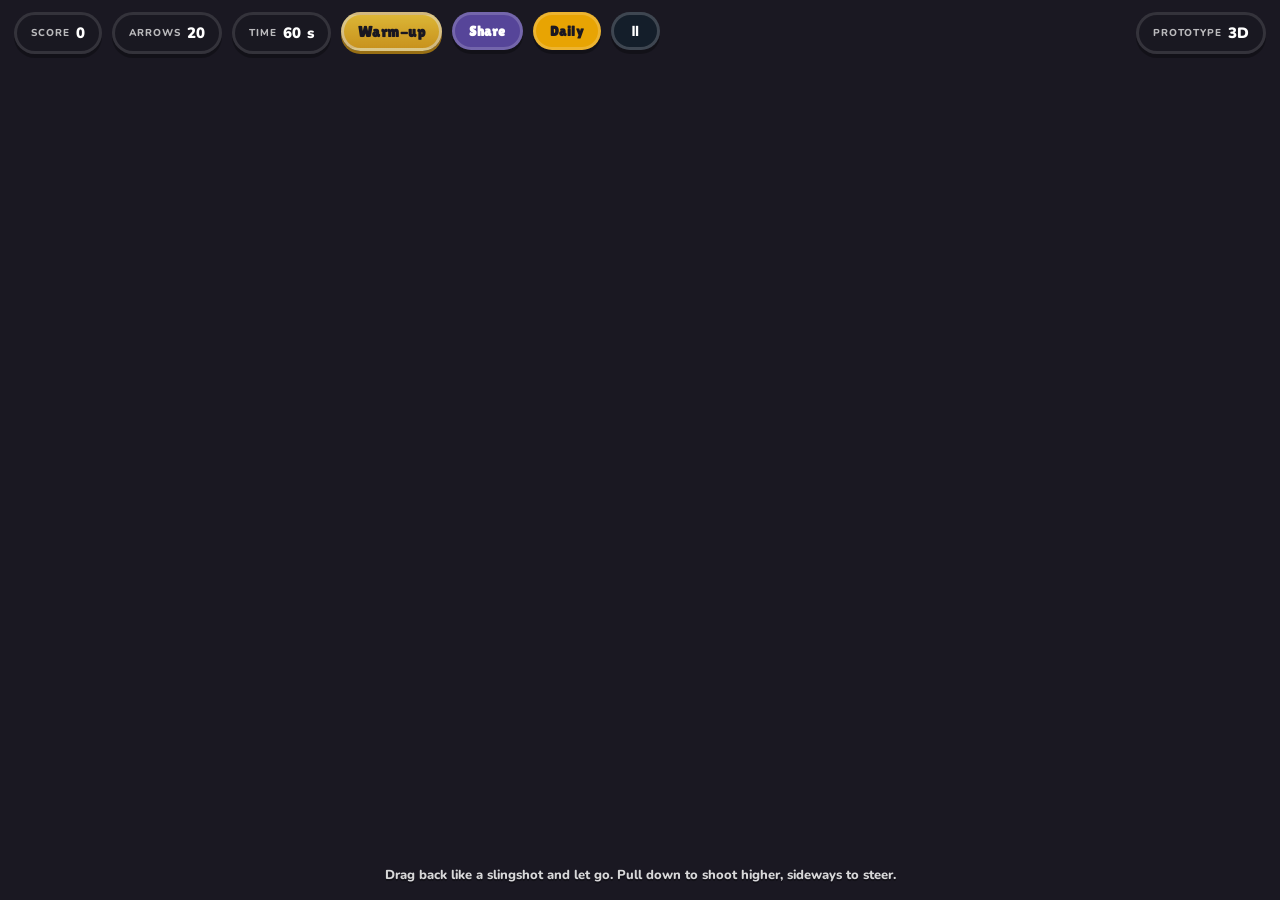
==== 3d.html @ 09af0fb3 "3D toy-box: HUD reskin + horizon haze + softer light (v76) Lilita/Nunito + extruded chips + gold pha" ====
<!DOCTYPE html>
<html lang="en">
<head>
<meta charset="utf-8">
<meta name="viewport" content="width=device-width, initial-scale=1, viewport-fit=cover, user-scalable=no">
<title>Dino Bob 3D — Prototype</title>
<style>
  @import url('https://fonts.googleapis.com/css2?family=Lilita+One&family=Nunito:wght@600;800;900&display=swap');
  :root { --ink:#1a1822; --yellow:#ffd23a; --gold:#e8a91d; --green:#6cc24a; --panel:#242031; }
  html, body { margin:0; height:100%; overflow:hidden; background:var(--ink); font-family:'Nunito',sans-serif; -webkit-user-select:none; user-select:none; }
  #c3d { display:block; width:100vw; height:100vh; touch-action:none; }
  .hud { position:fixed; top:0; left:0; right:0; display:flex; gap:10px; padding:12px 14px; pointer-events:none; align-items:flex-start; flex-wrap:wrap; }
  .chip { background:rgba(26,24,34,0.88); color:#fff; font-family:'Nunito',sans-serif; font-weight:900; font-size:15px; padding:8px 14px; border-radius:999px; display:inline-flex; align-items:center; gap:6px; border:3px solid rgba(255,255,255,0.12); box-shadow:0 4px 0 rgba(0,0,0,0.28); }
  .chip small { display:block; font-family:'Nunito',sans-serif; font-size:10px; font-weight:800; opacity:.7; letter-spacing:.09em; text-transform:uppercase; line-height:1; }
  .chip button, button.chip { pointer-events:auto; cursor:pointer; font-family:'Lilita One',sans-serif; font-size:14px; letter-spacing:0.5px; border:3px solid rgba(255,255,255,0.18); }
  #hudCombo { color:var(--yellow); min-width:0; font-family:'Lilita One',sans-serif; font-size:18px; }
  #hudCombo:empty{ display:none; }
  #hudPhase { background:linear-gradient(180deg, var(--yellow), var(--gold)); color:var(--ink); border-color:rgba(255,255,255,0.5); box-shadow:0 3px 0 #b07f12; font-family:'Lilita One',sans-serif; letter-spacing:0.5px; }
  #hudPhase:empty{ display:none; }
  .spacer{ flex:1; }
  #hudMsg { position:fixed; left:0; right:0; top:34%; text-align:center; font-family:'Lilita One',sans-serif; font-size:34px; font-weight:400; color:#fff; text-shadow:0 3px 0 rgba(0,0,0,0.35), 0 8px 24px rgba(0,0,0,0.35); opacity:0; transition:opacity .25s; pointer-events:none; }
  #hudMsg[style*="opacity: 1"]{ text-shadow:0 3px 0 rgba(0,0,0,0.35), 0 0 18px rgba(255,210,58,0.6); }
  #hint { position:fixed; left:0; right:0; bottom:16px; text-align:center; color:rgba(255,255,255,0.9); font-family:'Nunito',sans-serif; font-weight:800; font-size:13px; text-shadow:0 2px 0 rgba(0,0,0,0.35); pointer-events:none; opacity:.92; }
  #overPanel{ position:fixed; inset:0; display:none; align-items:center; justify-content:center; background:rgba(12,22,32,.66); backdrop-filter:blur(4px); }
  .card{ background:var(--panel); border:3px solid #2e2940; border-radius:26px; padding:26px 28px; text-align:center; box-shadow:0 14px 40px rgba(0,0,0,0.45), inset 0 0 0 2px rgba(255,255,255,0.06); }
  .card h2{ margin:0 0 6px; font-family:'Lilita One',sans-serif; font-size:26px; color:#fff; letter-spacing:0.5px; }
  .card .big{ font-family:'Lilita One',sans-serif; font-size:54px; color:var(--yellow); text-shadow:0 4px 0 #b07f12; line-height:1; margin:6px 0 14px; }
  .card button{ font-family:'Lilita One',sans-serif; font-size:18px; letter-spacing:0.5px; border:0; cursor:pointer; background:#e85f5f; color:#fff; border-radius:999px; padding:12px 28px; box-shadow:0 4px 0 #b54040; text-shadow:0 2px 0 rgba(0,0,0,0.25); }
  .card a{ display:block; margin-top:12px; font-size:13px; font-weight:800; color:rgba(255,255,255,0.6); text-decoration:none; }
  #pausePanel{ position:fixed; inset:0; display:none; align-items:center; justify-content:center; background:rgba(12,22,32,.62); backdrop-filter:blur(4px); z-index:20; }
  #pausePanel .card{ border-color:rgba(255,210,58,0.25); }
  .chip[style*="255,60,40"]{ background:linear-gradient(180deg,#ff8a3a,#e23b3b)!important; border-color:#ffe27a; box-shadow:0 3px 0 #9a2a1a; }
</style>
</head>
<body>
<canvas id="c3d"></canvas>

<div class="hud">
  <div class="chip"><small>Score</small><span id="hudScore">0</span></div>
  <div class="chip"><small>Arrows</small><span id="hudArrows">20</span></div>
  <div class="chip"><small>Time</small><span id="hudTime">60</span>s</div>
  <div class="chip" id="hudCombo"></div>
  <div class="chip" id="hudPhase" style="opacity:0.85">Warm-up</div>
<div class="spacer" style="display:none"></div>
<button id="share3dBtn" class="chip" style="pointer-events:auto; cursor:pointer; background:rgba(100,80,180,0.82)">Share</button>
<button id="daily3dBtn" class="chip" style="pointer-events:auto; cursor:pointer; background:rgba(255,180,0,0.9); color:#1a1822">Daily</button>
  <button id="pauseBtn" class="chip" style="pointer-events:auto; cursor:pointer; background:rgba(20,32,44,0.82)">⏸︎</button>
  <div class="spacer"></div>
  <div class="chip"><small>Prototype</small>3D</div>
</div>

<div id="hudMsg"></div>
<div id="hint">Drag back like a slingshot and let go. Pull down to shoot higher, sideways to steer.</div>

<div id="overPanel">
  <div class="card">
    <h2 id="overTitle">Out of arrows!</h2>
    <div class="big" id="finalScore">0</div>
    <div id="overStats" style="font-size:15px; color:#5a6a7a; margin:6px 0 12px; line-height:1.5">
      <div>Coins: <b id="overCoins">0</b> <span id="overHigh" style="display:none; color:#e8443a; font-weight:800">★ NEW BEST!</span></div>
      <div>Best: <b id="overBest">0</b> • <span id="overStreak"></span></div>
    </div>
    <div style="display:flex; gap:10px; justify-content:center; flex-wrap:wrap">
      <button id="againBtn">Shoot again</button>
      <a href="index.html" style="display:inline-flex; align-items:center; justify-content:center; font:inherit; font-weight:700; font-size:18px; border:0; cursor:pointer; background:#6a7783; color:#fff; border-radius:999px; padding:12px 24px; text-decoration:none">Arcade</a>
    </div>
    <a href="index.html">back to the 2D game</a>
  </div>
</div>
<div id="pausePanel" style="position:fixed; inset:0; display:none; align-items:center; justify-content:center; background:rgba(12,22,32,.55); z-index:20">
  <div class="card"><h2>PAUSED</h2><div style="display:flex; gap:10px; justify-content:center; margin-top:14px"><button id="resumeBtn">Resume</button><button id="quitBtn" style="background:#6a7783">Quit</button></div></div>
</div>

<!-- Double-clicking this file works, but Chrome will not read the .glb pet
     model off disk, so the pet falls back to a simple shape. To see the real
     3D model, run this from the repo root:   python3 -m http.server 8769
     then open  http://127.0.0.1:8769/3d.html -->
<script src="js/vendor/three.min.js"></script>
<script src="js/vendor/GLTFLoader.js"></script>
<script src="js/tuning.js"></script>
<script src="js/data.js"></script>
<script src="js/save.js"></script>
<script src="js/audio.js"></script>
<script src="js/game3d.js"></script>
<script>GAME3D.start();</script>
</body>
</html>
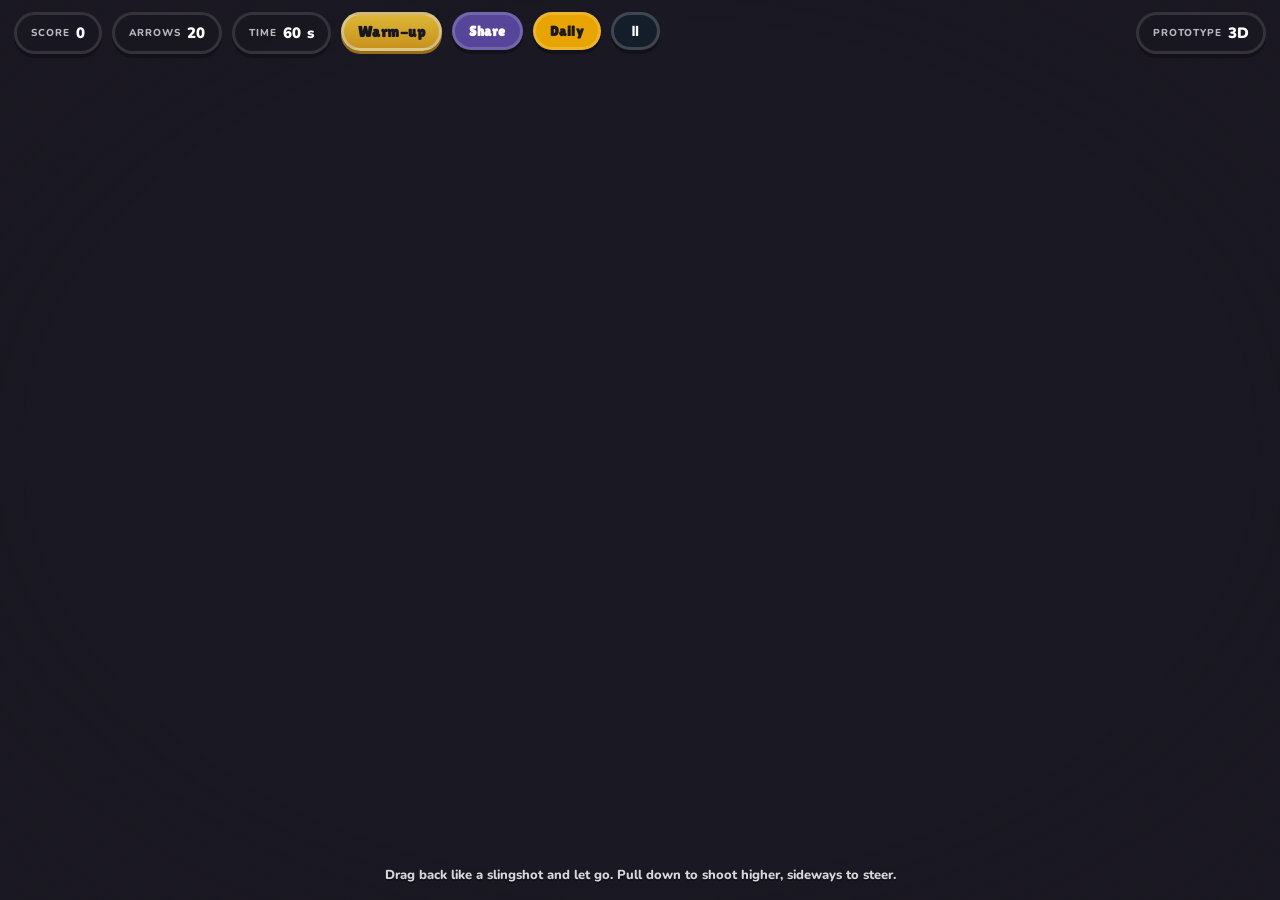
==== commit 33b7e77a: "3D trails + distance labels + vignette (v77) Arrow trail 12-point fade + 90ms muzzle flash, 10m post" ====
--- a/3d.html
+++ b/3d.html
@@ -30,10 +30,12 @@
   #pausePanel{ position:fixed; inset:0; display:none; align-items:center; justify-content:center; background:rgba(12,22,32,.62); backdrop-filter:blur(4px); z-index:20; }
   #pausePanel .card{ border-color:rgba(255,210,58,0.25); }
   .chip[style*="255,60,40"]{ background:linear-gradient(180deg,#ff8a3a,#e23b3b)!important; border-color:#ffe27a; box-shadow:0 3px 0 #9a2a1a; }
+#vignette{ position:fixed; inset:0; pointer-events:none; background:radial-gradient(ellipse at center, transparent 68%, rgba(26,24,34,0.38) 100%); }
 </style>
 </head>
 <body>
 <canvas id="c3d"></canvas>
+<div id="vignette"></div>
 
 <div class="hud">
   <div class="chip"><small>Score</small><span id="hudScore">0</span></div>
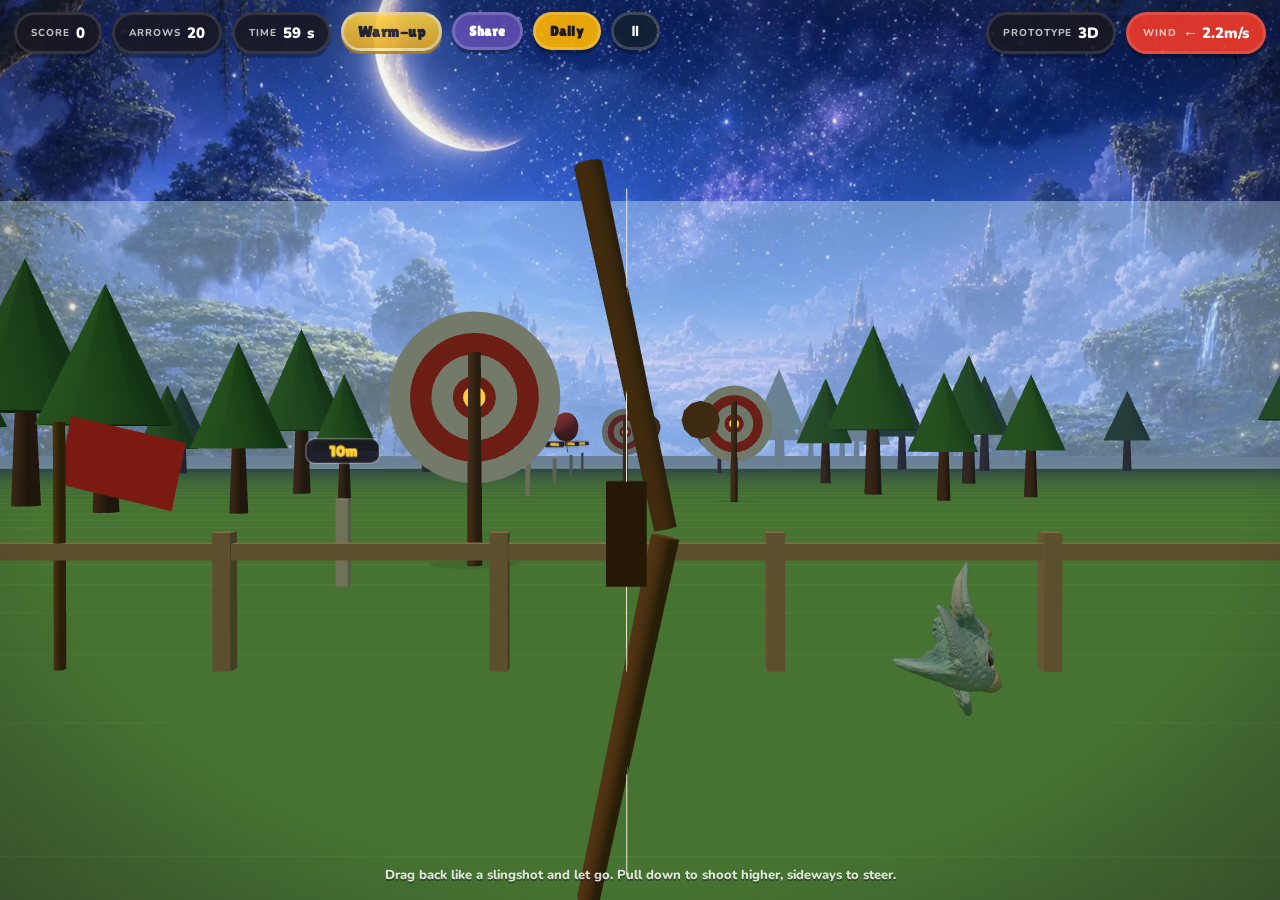
==== commit a5e13bd9: "3D r160 ES modules + importmap (v80) Modern browsers load three.module.js via importmap, nomodule fa" ====
--- a/3d.html
+++ b/3d.html
@@ -30,7 +30,10 @@
   #pausePanel{ position:fixed; inset:0; display:none; align-items:center; justify-content:center; background:rgba(12,22,32,.62); backdrop-filter:blur(4px); z-index:20; }
   #pausePanel .card{ border-color:rgba(255,210,58,0.25); }
   .chip[style*="255,60,40"]{ background:linear-gradient(180deg,#ff8a3a,#e23b3b)!important; border-color:#ffe27a; box-shadow:0 3px 0 #9a2a1a; }
-#vignette{ position:fixed; inset:0; pointer-events:none; background:radial-gradient(ellipse at center, transparent 68%, rgba(26,24,34,0.38) 100%); }
+ #vignette{ position:fixed; inset:0; pointer-events:none; background:radial-gradient(ellipse at center, transparent 68%, rgba(26,24,34,0.38) 100%); }
+.float-score{ position:fixed; pointer-events:none; font-family:'Lilita One',sans-serif; font-size:28px; font-weight:400; color:#fff; text-shadow:0 3px 0 rgba(0,0,0,0.35), 0 8px 16px rgba(0,0,0,0.25); opacity:0; transition:none; will-change:transform, opacity; z-index:12; }
+.float-score.bullseye{ color:#ffd23a; font-size:34px; text-shadow:0 3px 0 #b07f12, 0 0 12px rgba(255,210,58,0.6); }
+.float-score.pop{ color:#ff5fa2; }
 </style>
 </head>
 <body>
@@ -77,13 +80,18 @@
      model off disk, so the pet falls back to a simple shape. To see the real
      3D model, run this from the repo root:   python3 -m http.server 8769
      then open  http://127.0.0.1:8769/3d.html -->
-<script src="js/vendor/three.min.js"></script>
-<script src="js/vendor/GLTFLoader.js"></script>
+<!-- Three r160 ES modules (offline via sw.js cache) — importmap shim for browsers with native support; falls through to UMD if needed -->
+<script type="importmap">{"imports":{"three":"./js/vendor/three.module.js","three/addons/":"./js/vendor/"}}</script>
+<script type="module">import * as THREE_NS from 'three'; import {GLTFLoader} from 'three/addons/loaders/GLTFLoader.js'; window.THREE = {...THREE_NS, GLTFLoader};</script>
+<!-- UMD r160 fallback for file:// double-click (no importmap/fetch on file:) -->
+<script src="js/vendor/three.min.js" nomodule></script>
+<script src="js/vendor/GLTFLoader.js" nomodule></script>
 <script src="js/tuning.js"></script>
 <script src="js/data.js"></script>
 <script src="js/save.js"></script>
 <script src="js/audio.js"></script>
 <script src="js/game3d.js"></script>
-<script>GAME3D.start();</script>
+<script type="module">GAME3D.start();</script>
+<script nomodule>if(window.GAME3D) GAME3D.start();</script>
 </body>
 </html>
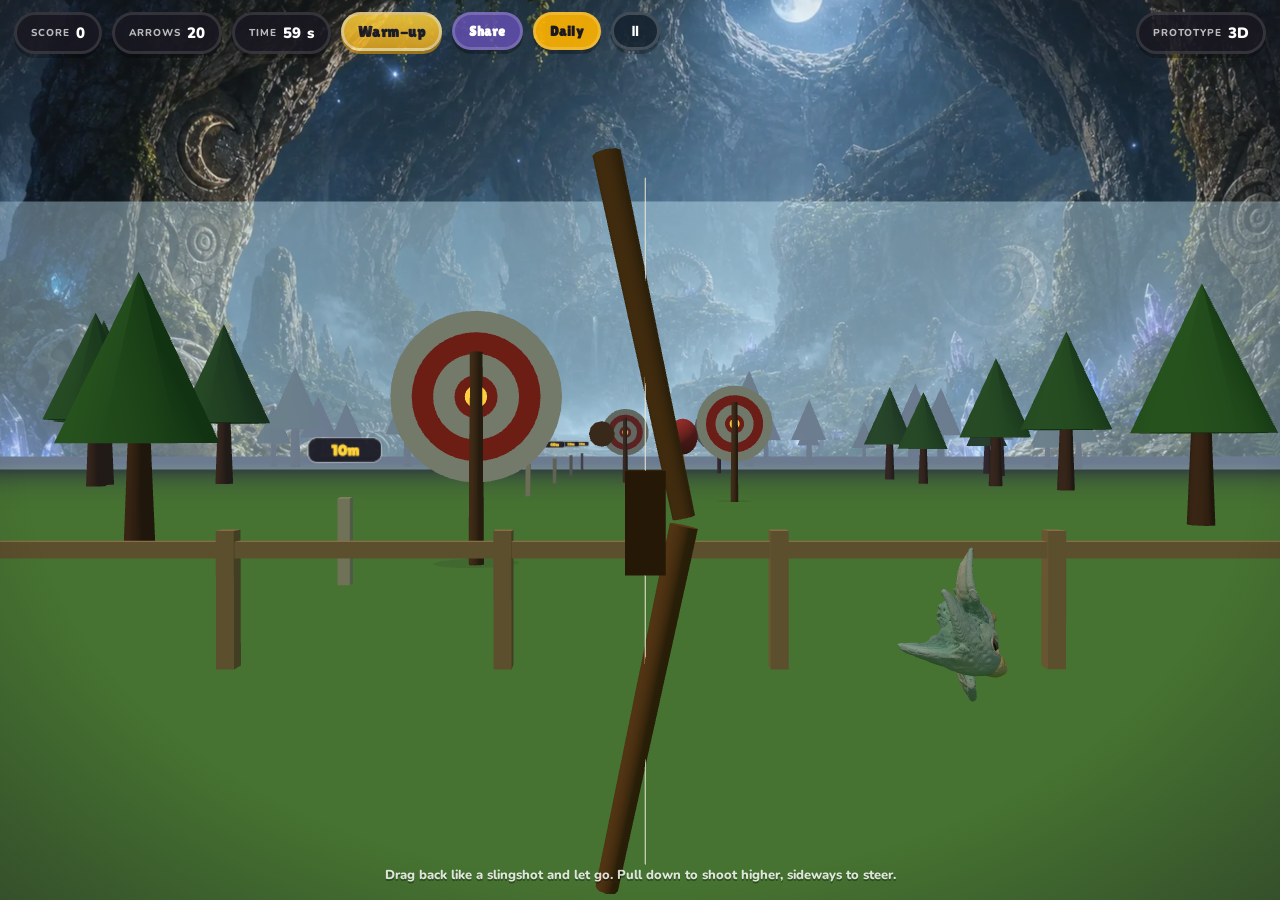
==== commit 6f77aafc: "Units, seed, grid: clarify px vs m, zero-pad daily, kill GridHelper (v81) - TUNING: add UNITS commen" ====
--- a/3d.html
+++ b/3d.html
@@ -80,12 +80,12 @@
      model off disk, so the pet falls back to a simple shape. To see the real
      3D model, run this from the repo root:   python3 -m http.server 8769
      then open  http://127.0.0.1:8769/3d.html -->
-<!-- Three r160 ES modules (offline via sw.js cache) — importmap shim for browsers with native support; falls through to UMD if needed -->
+<!-- Three r160 — UMD loads synchronously so classic game3d.js always sees window.THREE.
+     ES modules are cached via sw.js for future tree-shaking, but not required for boot. -->
+<script src="js/vendor/three.min.js"></script>
+<script src="js/vendor/GLTFLoader.js"></script>
 <script type="importmap">{"imports":{"three":"./js/vendor/three.module.js","three/addons/":"./js/vendor/"}}</script>
-<script type="module">import * as THREE_NS from 'three'; import {GLTFLoader} from 'three/addons/loaders/GLTFLoader.js'; window.THREE = {...THREE_NS, GLTFLoader};</script>
-<!-- UMD r160 fallback for file:// double-click (no importmap/fetch on file:) -->
-<script src="js/vendor/three.min.js" nomodule></script>
-<script src="js/vendor/GLTFLoader.js" nomodule></script>
+<script type="module">import * as THREE_NS from 'three'; import {GLTFLoader} from 'three/addons/loaders/GLTFLoader.js'; if(!window.THREE.GLTFLoader) window.THREE.GLTFLoader=GLTFLoader;</script>
 <script src="js/tuning.js"></script>
 <script src="js/data.js"></script>
 <script src="js/save.js"></script>
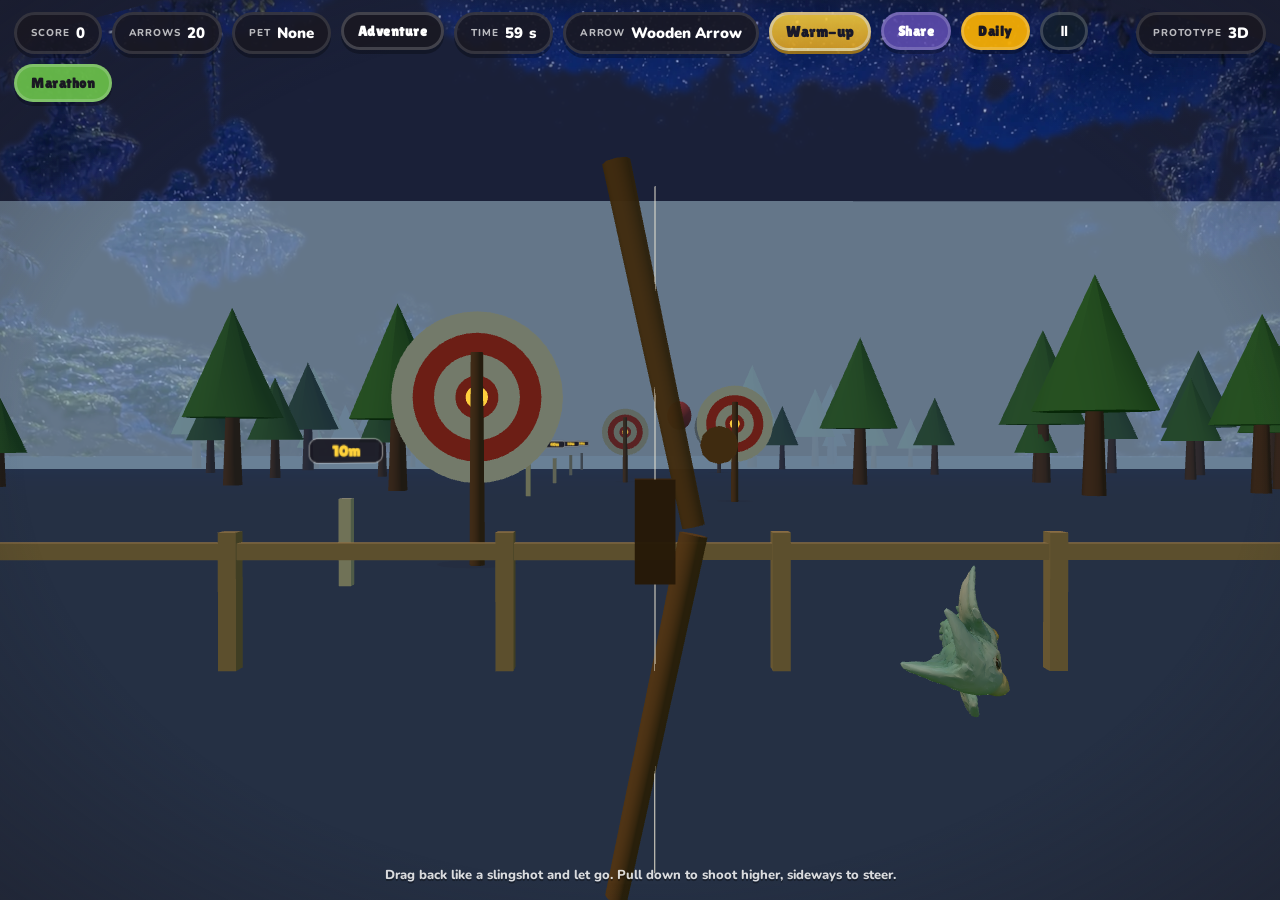
==== commit 3fc3ab5a: "Juice: contact shadows, shared particles, cinematic slow-mo (v88) - Shadows: renderer.shadowMap.enab" ====
--- a/3d.html
+++ b/3d.html
@@ -43,6 +43,8 @@
 <div class="hud">
   <div class="chip"><small>Score</small><span id="hudScore">0</span></div>
   <div class="chip"><small>Arrows</small><span id="hudArrows">20</span></div>
+  <div class="chip" id="hudPet" style="pointer-events:auto; cursor:pointer"><small>Pet</small><span id="hudPetName">None</span></div>
+  <button id="adv3dBtn" class="chip" style="pointer-events:auto">Adventure</button>
   <div class="chip"><small>Time</small><span id="hudTime">60</span>s</div>
   <div class="chip" id="hudCombo"></div>
   <div class="chip" id="hudPhase" style="opacity:0.85">Warm-up</div>
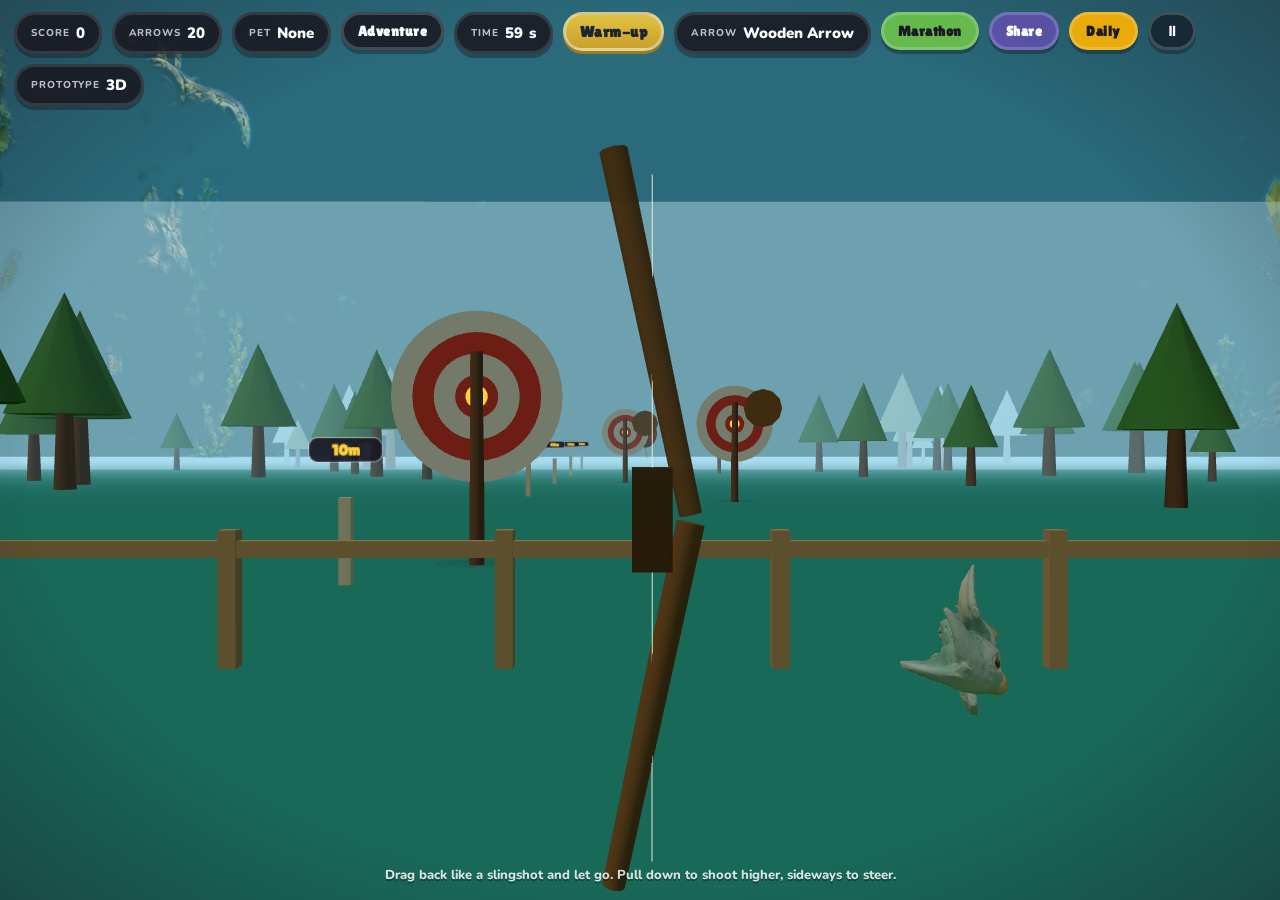
==== commit 41880f3f: "3D 1324: arrows + pets + adventure + marathon (v89) Fire/ice/lightning/obsidian via DATA.arrows spee" ====
--- a/3d.html
+++ b/3d.html
@@ -48,6 +48,8 @@
   <div class="chip"><small>Time</small><span id="hudTime">60</span>s</div>
   <div class="chip" id="hudCombo"></div>
   <div class="chip" id="hudPhase" style="opacity:0.85">Warm-up</div>
+  <div class="chip" id="arrowChip" style="pointer-events:auto; cursor:pointer"><small>Arrow</small><span id="hudArrow">Wooden</span></div>
+  <button id="marathonBtn" class="chip" style="pointer-events:auto; cursor:pointer; background:rgba(108,194,74,0.92); color:#1a1822">Marathon</button>
 <div class="spacer" style="display:none"></div>
 <button id="share3dBtn" class="chip" style="pointer-events:auto; cursor:pointer; background:rgba(100,80,180,0.82)">Share</button>
 <button id="daily3dBtn" class="chip" style="pointer-events:auto; cursor:pointer; background:rgba(255,180,0,0.9); color:#1a1822">Daily</button>
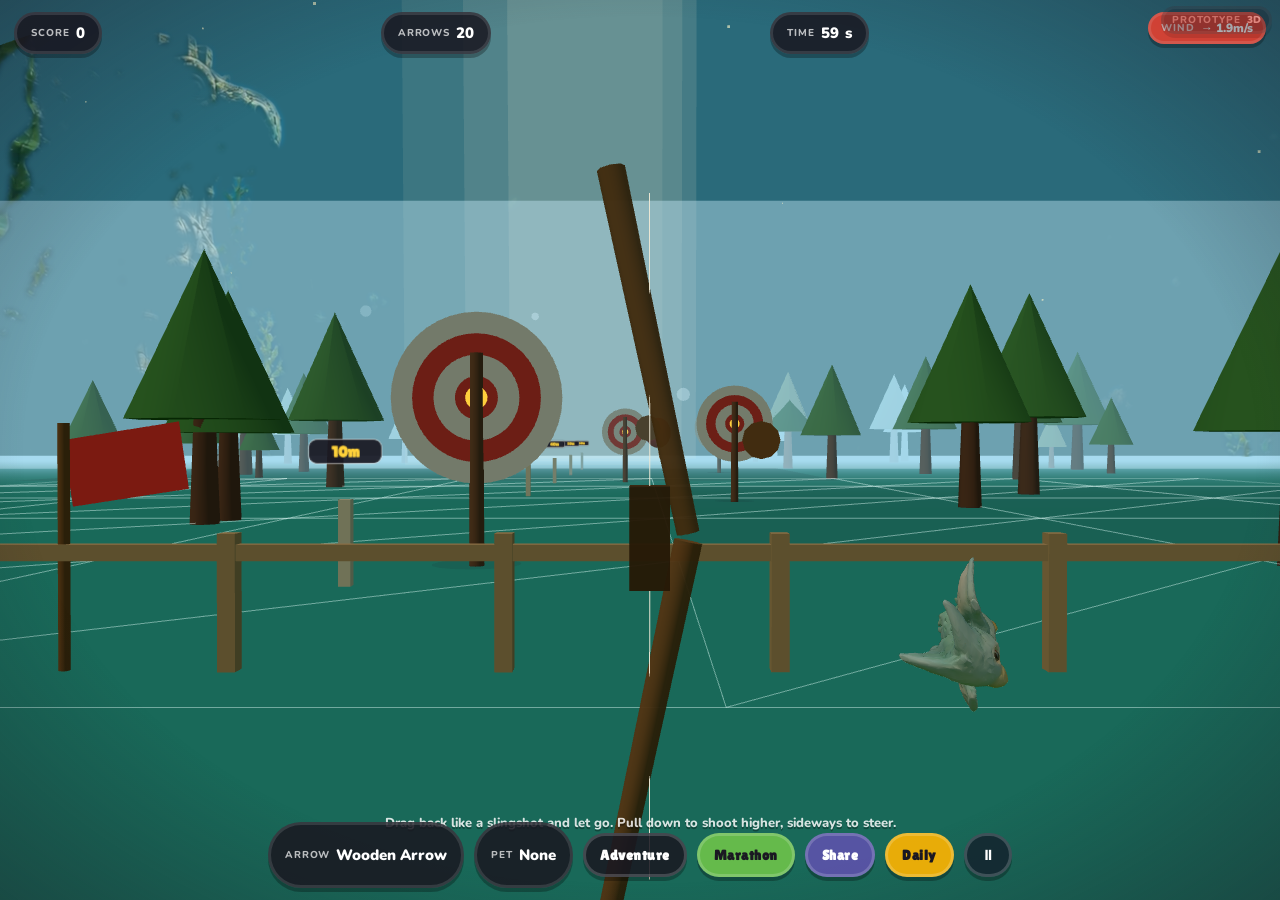
==== commit 15e6ec99: "HUD + palette: thumb zone, chest WebP, honest outfits (v92) - HUD: 3d.html split .hud-top (Score/Arr" ====
--- a/3d.html
+++ b/3d.html
@@ -9,7 +9,10 @@
   :root { --ink:#1a1822; --yellow:#ffd23a; --gold:#e8a91d; --green:#6cc24a; --panel:#242031; }
   html, body { margin:0; height:100%; overflow:hidden; background:var(--ink); font-family:'Nunito',sans-serif; -webkit-user-select:none; user-select:none; }
   #c3d { display:block; width:100vw; height:100vh; touch-action:none; }
-  .hud { position:fixed; top:0; left:0; right:0; display:flex; gap:10px; padding:12px 14px; pointer-events:none; align-items:flex-start; flex-wrap:wrap; }
+  .hud-top { position:fixed; top:0; left:0; right:0; display:flex; gap:10px; padding:12px 14px; padding-top:max(12px, env(safe-area-inset-top)); padding-left:max(14px, env(safe-area-inset-left)); padding-right:max(14px, env(safe-area-inset-right)); pointer-events:none; align-items:flex-start; flex-wrap:wrap; justify-content:space-between; z-index:10; }
+  .hud-top .chip { pointer-events:none; }
+  .hud-bottom { position:fixed; bottom:0; left:0; right:0; display:flex; gap:10px; padding:12px 14px; padding-bottom:max(12px, env(safe-area-inset-bottom)); padding-left:max(14px, env(safe-area-inset-left)); padding-right:max(14px, env(safe-area-inset-right)); pointer-events:none; align-items:center; justify-content:center; flex-wrap:wrap; z-index:10; }
+  .hud-bottom .chip, .hud-bottom button.chip { pointer-events:auto; min-height:44px; min-width:44px; justify-content:center; }
   .chip { background:rgba(26,24,34,0.88); color:#fff; font-family:'Nunito',sans-serif; font-weight:900; font-size:15px; padding:8px 14px; border-radius:999px; display:inline-flex; align-items:center; gap:6px; border:3px solid rgba(255,255,255,0.12); box-shadow:0 4px 0 rgba(0,0,0,0.28); }
   .chip small { display:block; font-family:'Nunito',sans-serif; font-size:10px; font-weight:800; opacity:.7; letter-spacing:.09em; text-transform:uppercase; line-height:1; }
   .chip button, button.chip { pointer-events:auto; cursor:pointer; font-family:'Lilita One',sans-serif; font-size:14px; letter-spacing:0.5px; border:3px solid rgba(255,255,255,0.18); }
@@ -18,9 +21,14 @@
   #hudPhase { background:linear-gradient(180deg, var(--yellow), var(--gold)); color:var(--ink); border-color:rgba(255,255,255,0.5); box-shadow:0 3px 0 #b07f12; font-family:'Lilita One',sans-serif; letter-spacing:0.5px; }
   #hudPhase:empty{ display:none; }
   .spacer{ flex:1; }
+  /* collapsed: combo/phase become world-space floaters, hide persistent chips */
+  #hudCombo, #hudPhase { display:none !important; }
+  .hud-top .chip--small, .hud-top .hud-chip--meta { font-size:12px; padding:5px 10px; opacity:0.92; }
+  .chip--prototype { position:fixed; top:6px; right:8px; font-size:10px; padding:4px 8px; opacity:0.38; pointer-events:none; z-index:11; }
+  @media (max-width:600px) { .hud-top { gap:8px; padding:10px 10px; } .hud-top .chip { font-size:13px; padding:6px 10px; } .hud-bottom { gap:8px; padding:10px 10px; } .hud-bottom .chip, .hud-bottom button.chip { font-size:13px; padding:8px 12px; min-height:44px; } }
   #hudMsg { position:fixed; left:0; right:0; top:34%; text-align:center; font-family:'Lilita One',sans-serif; font-size:34px; font-weight:400; color:#fff; text-shadow:0 3px 0 rgba(0,0,0,0.35), 0 8px 24px rgba(0,0,0,0.35); opacity:0; transition:opacity .25s; pointer-events:none; }
   #hudMsg[style*="opacity: 1"]{ text-shadow:0 3px 0 rgba(0,0,0,0.35), 0 0 18px rgba(255,210,58,0.6); }
-  #hint { position:fixed; left:0; right:0; bottom:16px; text-align:center; color:rgba(255,255,255,0.9); font-family:'Nunito',sans-serif; font-weight:800; font-size:13px; text-shadow:0 2px 0 rgba(0,0,0,0.35); pointer-events:none; opacity:.92; }
+  #hint { position:fixed; left:0; right:0; bottom:74px; bottom:calc(68px + env(safe-area-inset-bottom, 0px)); text-align:center; color:rgba(255,255,255,0.9); font-family:'Nunito',sans-serif; font-weight:800; font-size:13px; text-shadow:0 2px 0 rgba(0,0,0,0.35); pointer-events:none; opacity:.92; z-index:9; }
   #overPanel{ position:fixed; inset:0; display:none; align-items:center; justify-content:center; background:rgba(12,22,32,.66); backdrop-filter:blur(4px); }
   .card{ background:var(--panel); border:3px solid #2e2940; border-radius:26px; padding:26px 28px; text-align:center; box-shadow:0 14px 40px rgba(0,0,0,0.45), inset 0 0 0 2px rgba(255,255,255,0.06); }
   .card h2{ margin:0 0 6px; font-family:'Lilita One',sans-serif; font-size:26px; color:#fff; letter-spacing:0.5px; }
@@ -40,23 +48,24 @@
 <canvas id="c3d"></canvas>
 <div id="vignette"></div>
 
-<div class="hud">
+<div class="hud-top">
   <div class="chip"><small>Score</small><span id="hudScore">0</span></div>
   <div class="chip"><small>Arrows</small><span id="hudArrows">20</span></div>
+  <div class="chip"><small>Time</small><span id="hudTime">60</span>s</div>
+  <div class="chip" id="hudCombo" style="display:none"></div>
+  <div class="chip" id="hudPhase" style="display:none">Warm-up</div>
+</div>
+
+<div class="hud-bottom">
+  <div class="chip" id="arrowChip" style="pointer-events:auto; cursor:pointer"><small>Arrow</small><span id="hudArrow">Wooden</span></div>
   <div class="chip" id="hudPet" style="pointer-events:auto; cursor:pointer"><small>Pet</small><span id="hudPetName">None</span></div>
   <button id="adv3dBtn" class="chip" style="pointer-events:auto">Adventure</button>
-  <div class="chip"><small>Time</small><span id="hudTime">60</span>s</div>
-  <div class="chip" id="hudCombo"></div>
-  <div class="chip" id="hudPhase" style="opacity:0.85">Warm-up</div>
-  <div class="chip" id="arrowChip" style="pointer-events:auto; cursor:pointer"><small>Arrow</small><span id="hudArrow">Wooden</span></div>
   <button id="marathonBtn" class="chip" style="pointer-events:auto; cursor:pointer; background:rgba(108,194,74,0.92); color:#1a1822">Marathon</button>
-<div class="spacer" style="display:none"></div>
-<button id="share3dBtn" class="chip" style="pointer-events:auto; cursor:pointer; background:rgba(100,80,180,0.82)">Share</button>
-<button id="daily3dBtn" class="chip" style="pointer-events:auto; cursor:pointer; background:rgba(255,180,0,0.9); color:#1a1822">Daily</button>
+  <button id="share3dBtn" class="chip" style="pointer-events:auto; cursor:pointer; background:rgba(100,80,180,0.82)">Share</button>
+  <button id="daily3dBtn" class="chip" style="pointer-events:auto; cursor:pointer; background:rgba(255,180,0,0.9); color:#1a1822">Daily</button>
   <button id="pauseBtn" class="chip" style="pointer-events:auto; cursor:pointer; background:rgba(20,32,44,0.82)">⏸︎</button>
-  <div class="spacer"></div>
-  <div class="chip"><small>Prototype</small>3D</div>
 </div>
+<div class="chip chip--prototype" aria-hidden="true"><small>Prototype</small>3D</div>
 
 <div id="hudMsg"></div>
 <div id="hint">Drag back like a slingshot and let go. Pull down to shoot higher, sideways to steer.</div>
